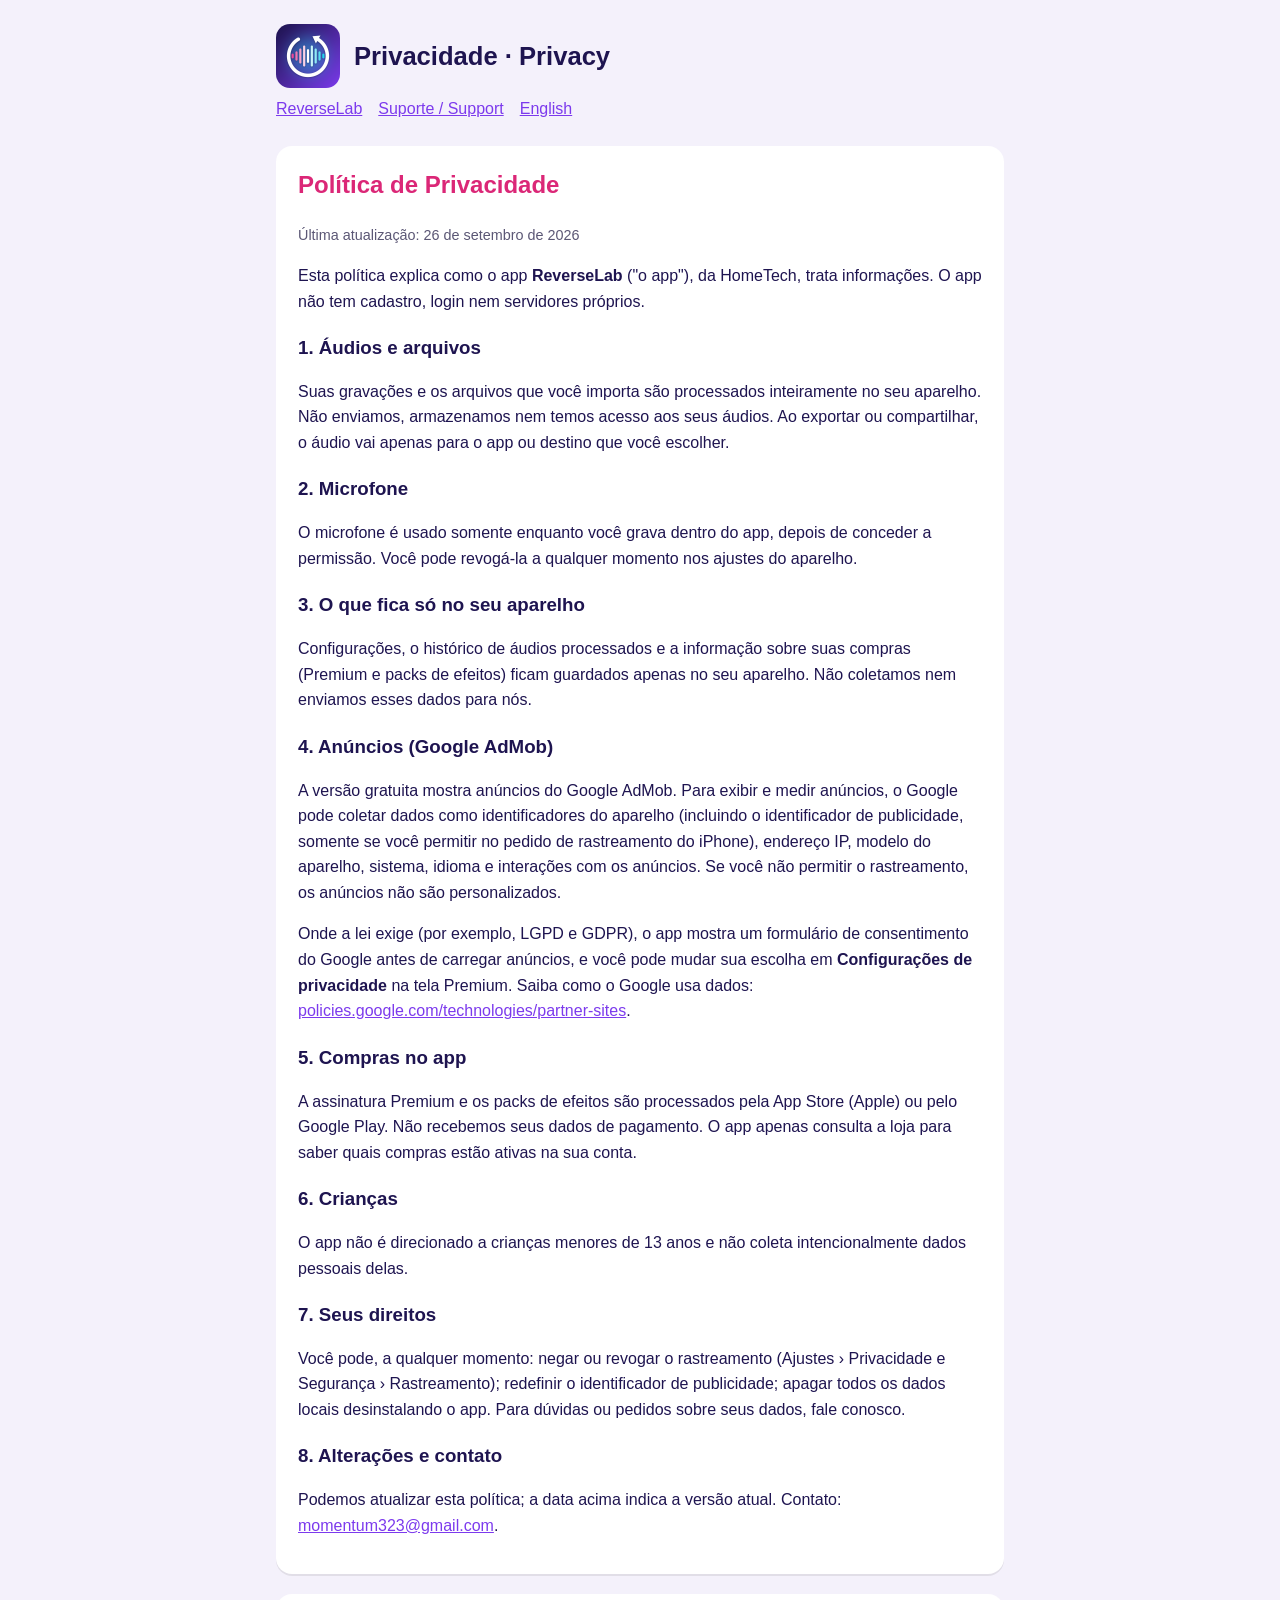
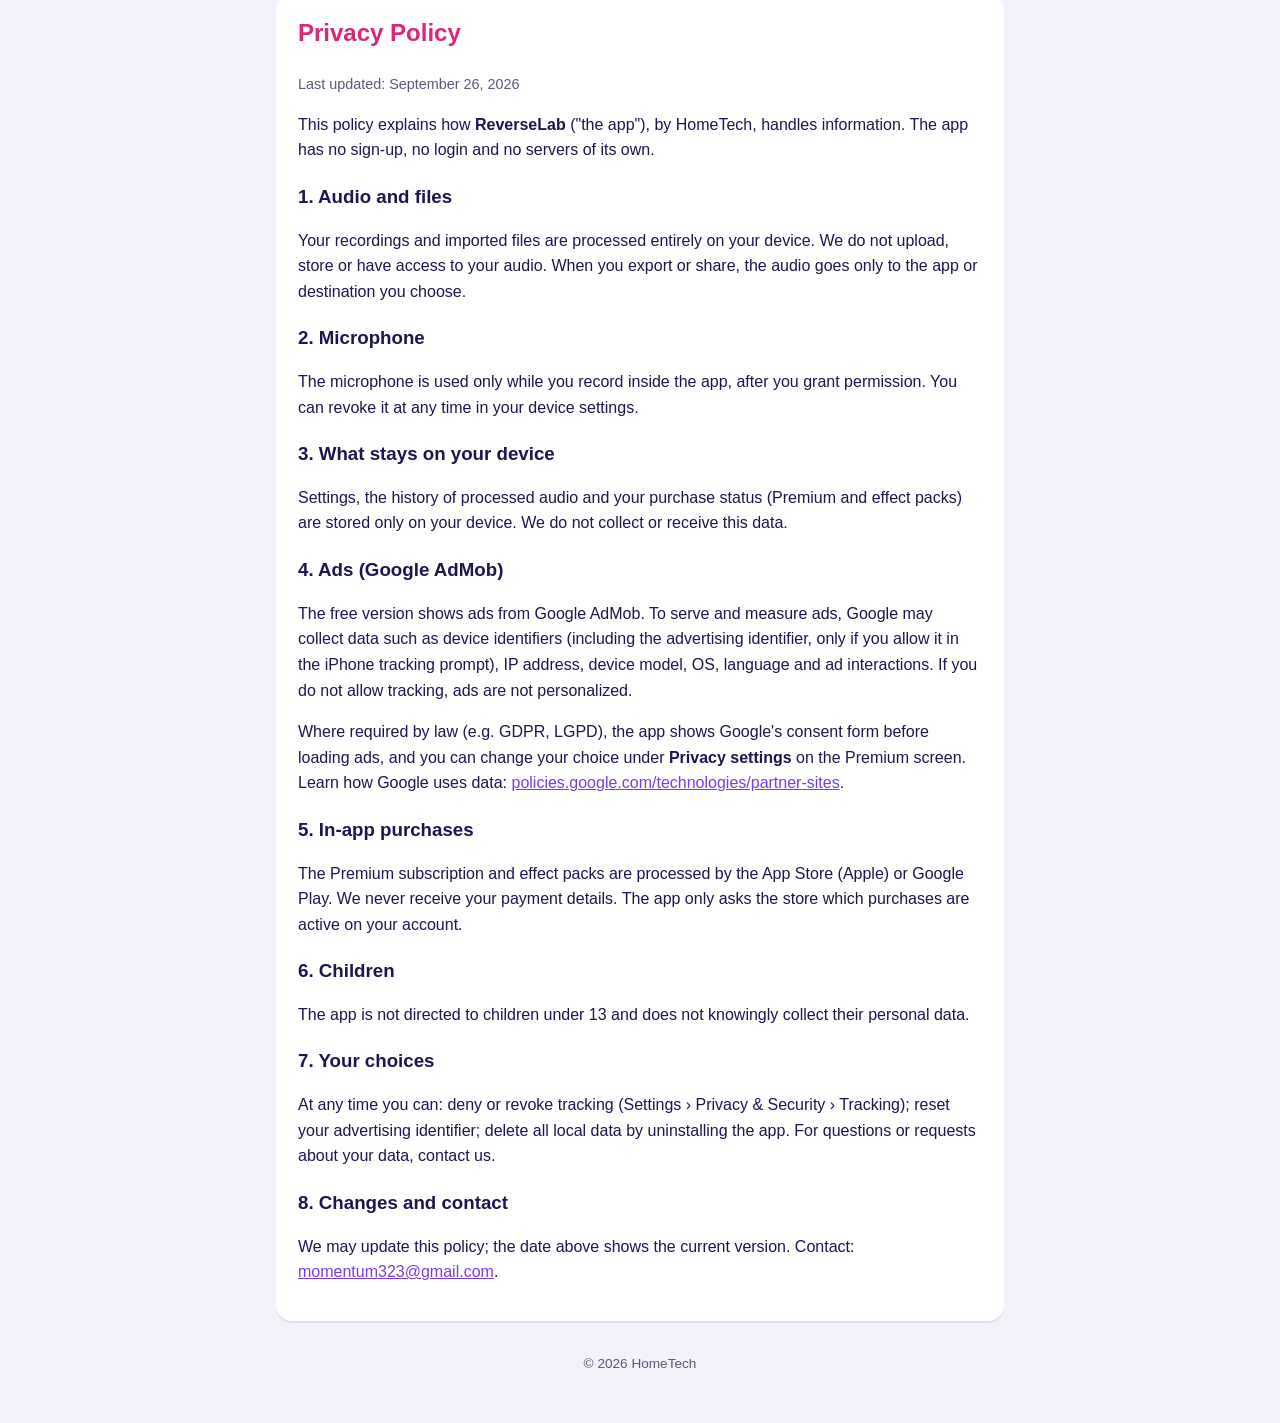
==== privacy.html @ 507886de "ReverseLab site: home, support and privacy policy" ====
<!doctype html>
<html lang="pt-BR"><head><meta charset="utf-8"><meta name="viewport" content="width=device-width,initial-scale=1">
<title>ReverseLab Privacidade</title><link rel="icon" href="icon.png"><link rel="stylesheet" href="style.css"></head>
<body><main>
<header><img src="icon.png" alt="ReverseLab"><h1>Privacidade · Privacy</h1></header>
<nav><a href="index.html">ReverseLab</a><a href="support.html">Suporte / Support</a><a href="#en">English</a></nav>

<div class="card"><h2>Política de Privacidade</h2>
<p class="muted">Última atualização: 26 de setembro de 2026</p>
<p>Esta política explica como o app <b>ReverseLab</b> ("o app"), da HomeTech, trata informações. O app não tem cadastro, login nem servidores próprios.</p>

<h3>1. Áudios e arquivos</h3>
<p>Suas gravações e os arquivos que você importa são processados inteiramente no seu aparelho. Não enviamos, armazenamos nem temos acesso aos seus áudios. Ao exportar ou compartilhar, o áudio vai apenas para o app ou destino que você escolher.</p>

<h3>2. Microfone</h3>
<p>O microfone é usado somente enquanto você grava dentro do app, depois de conceder a permissão. Você pode revogá-la a qualquer momento nos ajustes do aparelho.</p>

<h3>3. O que fica só no seu aparelho</h3>
<p>Configurações, o histórico de áudios processados e a informação sobre suas compras (Premium e packs de efeitos) ficam guardados apenas no seu aparelho. Não coletamos nem enviamos esses dados para nós.</p>

<h3>4. Anúncios (Google AdMob)</h3>
<p>A versão gratuita mostra anúncios do Google AdMob. Para exibir e medir anúncios, o Google pode coletar dados como identificadores do aparelho (incluindo o identificador de publicidade, somente se você permitir no pedido de rastreamento do iPhone), endereço IP, modelo do aparelho, sistema, idioma e interações com os anúncios. Se você não permitir o rastreamento, os anúncios não são personalizados.</p>
<p>Onde a lei exige (por exemplo, LGPD e GDPR), o app mostra um formulário de consentimento do Google antes de carregar anúncios, e você pode mudar sua escolha em <b>Configurações de privacidade</b> na tela Premium. Saiba como o Google usa dados: <a href="https://policies.google.com/technologies/partner-sites">policies.google.com/technologies/partner-sites</a>.</p>

<h3>5. Compras no app</h3>
<p>A assinatura Premium e os packs de efeitos são processados pela App Store (Apple) ou pelo Google Play. Não recebemos seus dados de pagamento. O app apenas consulta a loja para saber quais compras estão ativas na sua conta.</p>

<h3>6. Crianças</h3>
<p>O app não é direcionado a crianças menores de 13 anos e não coleta intencionalmente dados pessoais delas.</p>

<h3>7. Seus direitos</h3>
<p>Você pode, a qualquer momento: negar ou revogar o rastreamento (Ajustes › Privacidade e Segurança › Rastreamento); redefinir o identificador de publicidade; apagar todos os dados locais desinstalando o app. Para dúvidas ou pedidos sobre seus dados, fale conosco.</p>

<h3>8. Alterações e contato</h3>
<p>Podemos atualizar esta política; a data acima indica a versão atual. Contato: <a href="mailto:momentum323@gmail.com">momentum323@gmail.com</a>.</p>
</div>

<div class="card" id="en"><h2>Privacy Policy</h2>
<p class="muted">Last updated: September 26, 2026</p>
<p>This policy explains how <b>ReverseLab</b> ("the app"), by HomeTech, handles information. The app has no sign-up, no login and no servers of its own.</p>

<h3>1. Audio and files</h3>
<p>Your recordings and imported files are processed entirely on your device. We do not upload, store or have access to your audio. When you export or share, the audio goes only to the app or destination you choose.</p>

<h3>2. Microphone</h3>
<p>The microphone is used only while you record inside the app, after you grant permission. You can revoke it at any time in your device settings.</p>

<h3>3. What stays on your device</h3>
<p>Settings, the history of processed audio and your purchase status (Premium and effect packs) are stored only on your device. We do not collect or receive this data.</p>

<h3>4. Ads (Google AdMob)</h3>
<p>The free version shows ads from Google AdMob. To serve and measure ads, Google may collect data such as device identifiers (including the advertising identifier, only if you allow it in the iPhone tracking prompt), IP address, device model, OS, language and ad interactions. If you do not allow tracking, ads are not personalized.</p>
<p>Where required by law (e.g. GDPR, LGPD), the app shows Google's consent form before loading ads, and you can change your choice under <b>Privacy settings</b> on the Premium screen. Learn how Google uses data: <a href="https://policies.google.com/technologies/partner-sites">policies.google.com/technologies/partner-sites</a>.</p>

<h3>5. In-app purchases</h3>
<p>The Premium subscription and effect packs are processed by the App Store (Apple) or Google Play. We never receive your payment details. The app only asks the store which purchases are active on your account.</p>

<h3>6. Children</h3>
<p>The app is not directed to children under 13 and does not knowingly collect their personal data.</p>

<h3>7. Your choices</h3>
<p>At any time you can: deny or revoke tracking (Settings › Privacy &amp; Security › Tracking); reset your advertising identifier; delete all local data by uninstalling the app. For questions or requests about your data, contact us.</p>

<h3>8. Changes and contact</h3>
<p>We may update this policy; the date above shows the current version. Contact: <a href="mailto:momentum323@gmail.com">momentum323@gmail.com</a>.</p>
</div>
<footer>© 2026 HomeTech</footer>
</main></body></html>
---- style.css ----
:root{--bg:#f4f1fb;--card:#ffffff;--text:#1e1450;--muted:#5b5775;--accent:#7c3aed;--head:#db2777}
@media (prefers-color-scheme:dark){:root{--bg:#0e0b1a;--card:#1a1530;--text:#f2efff;--muted:#a9a3c7;--accent:#b69cff;--head:#22d3ee}}
*{box-sizing:border-box}
body{margin:0;background:var(--bg);color:var(--text);font:16px/1.6 -apple-system,BlinkMacSystemFont,"Segoe UI",Roboto,sans-serif}
main{max-width:760px;margin:0 auto;padding:24px 16px 48px}
header{display:flex;align-items:center;gap:14px;margin-bottom:8px}
header img{width:64px;height:64px;border-radius:14px}
header h1{margin:0;font-size:1.6rem}
nav{margin:8px 0 24px;display:flex;gap:16px;flex-wrap:wrap}
a{color:var(--accent)}
.card{background:var(--card);border-radius:16px;padding:20px 22px;margin-bottom:20px;box-shadow:0 2px 0 rgba(0,0,0,.08)}
h2{margin-top:0;color:var(--head)}
h3{margin-bottom:4px}
.muted{color:var(--muted);font-size:.9rem}
footer{text-align:center;color:var(--muted);font-size:.85rem;margin-top:32px}
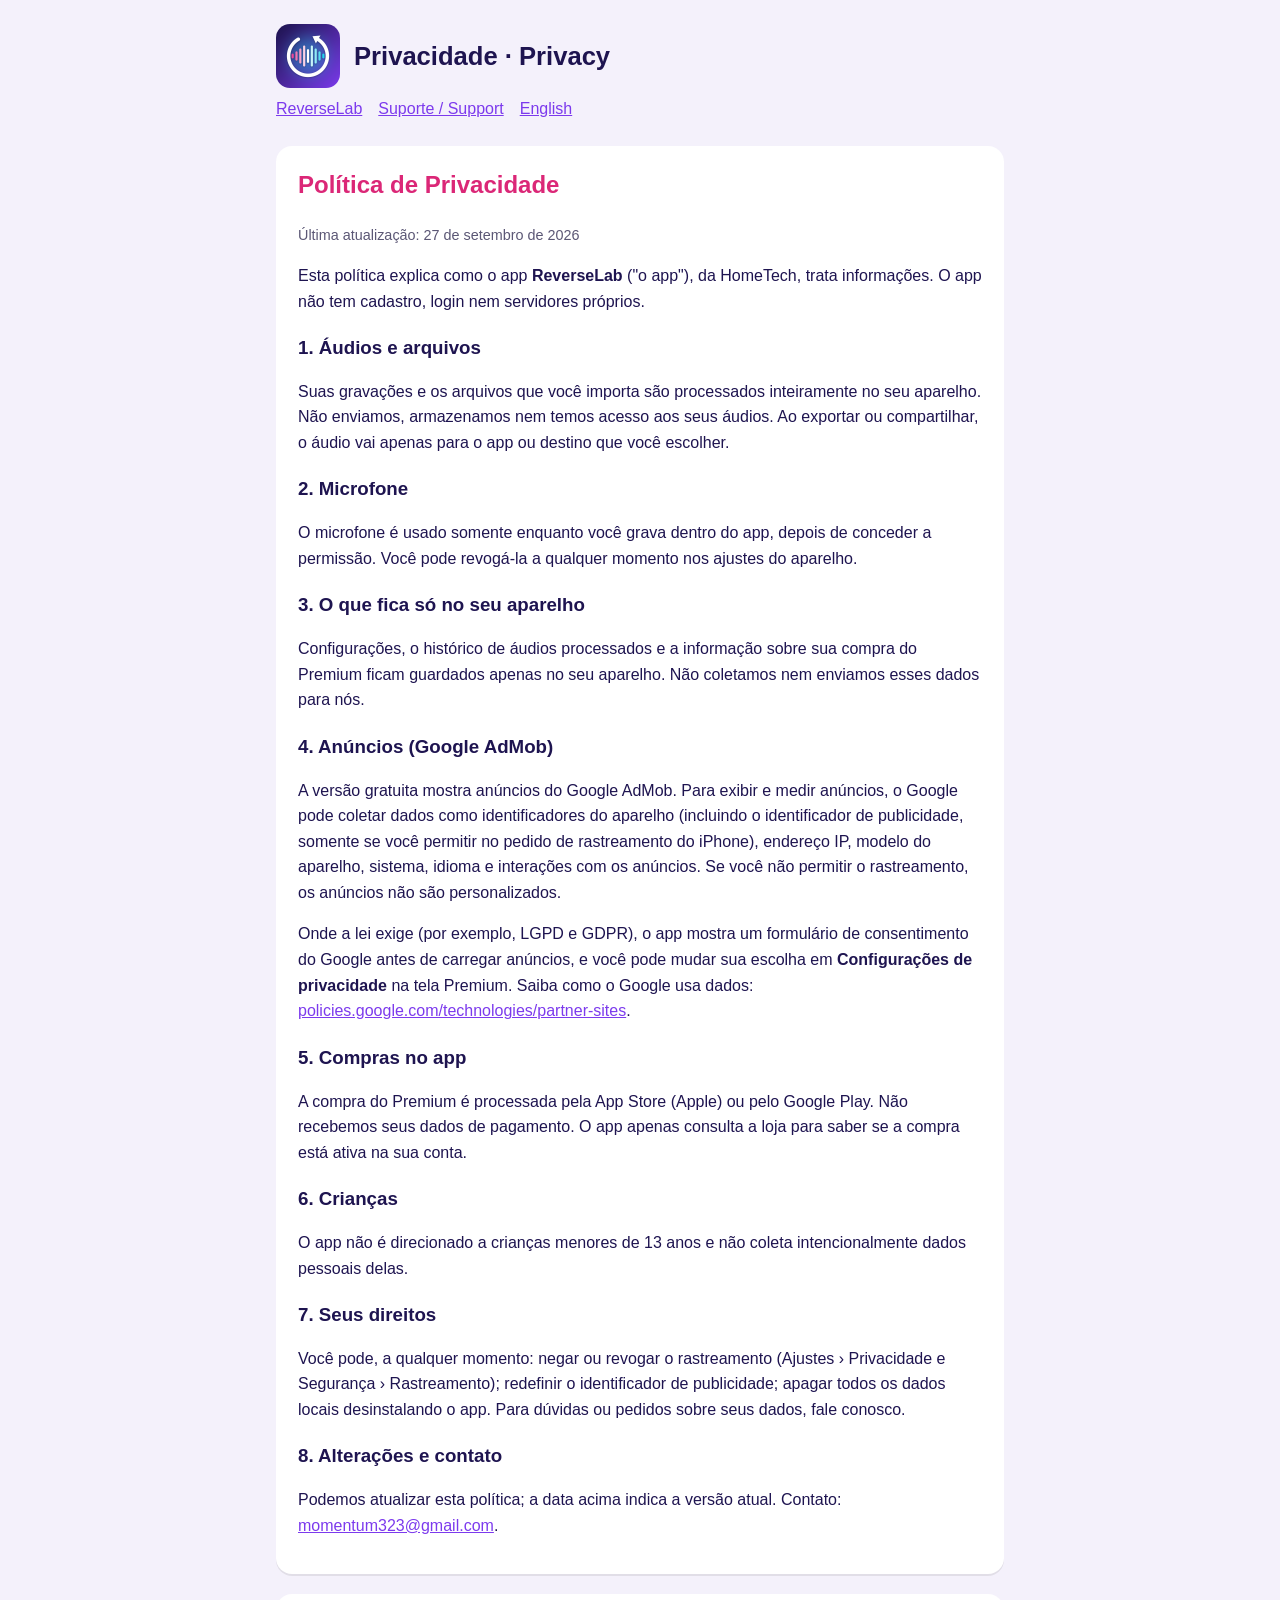
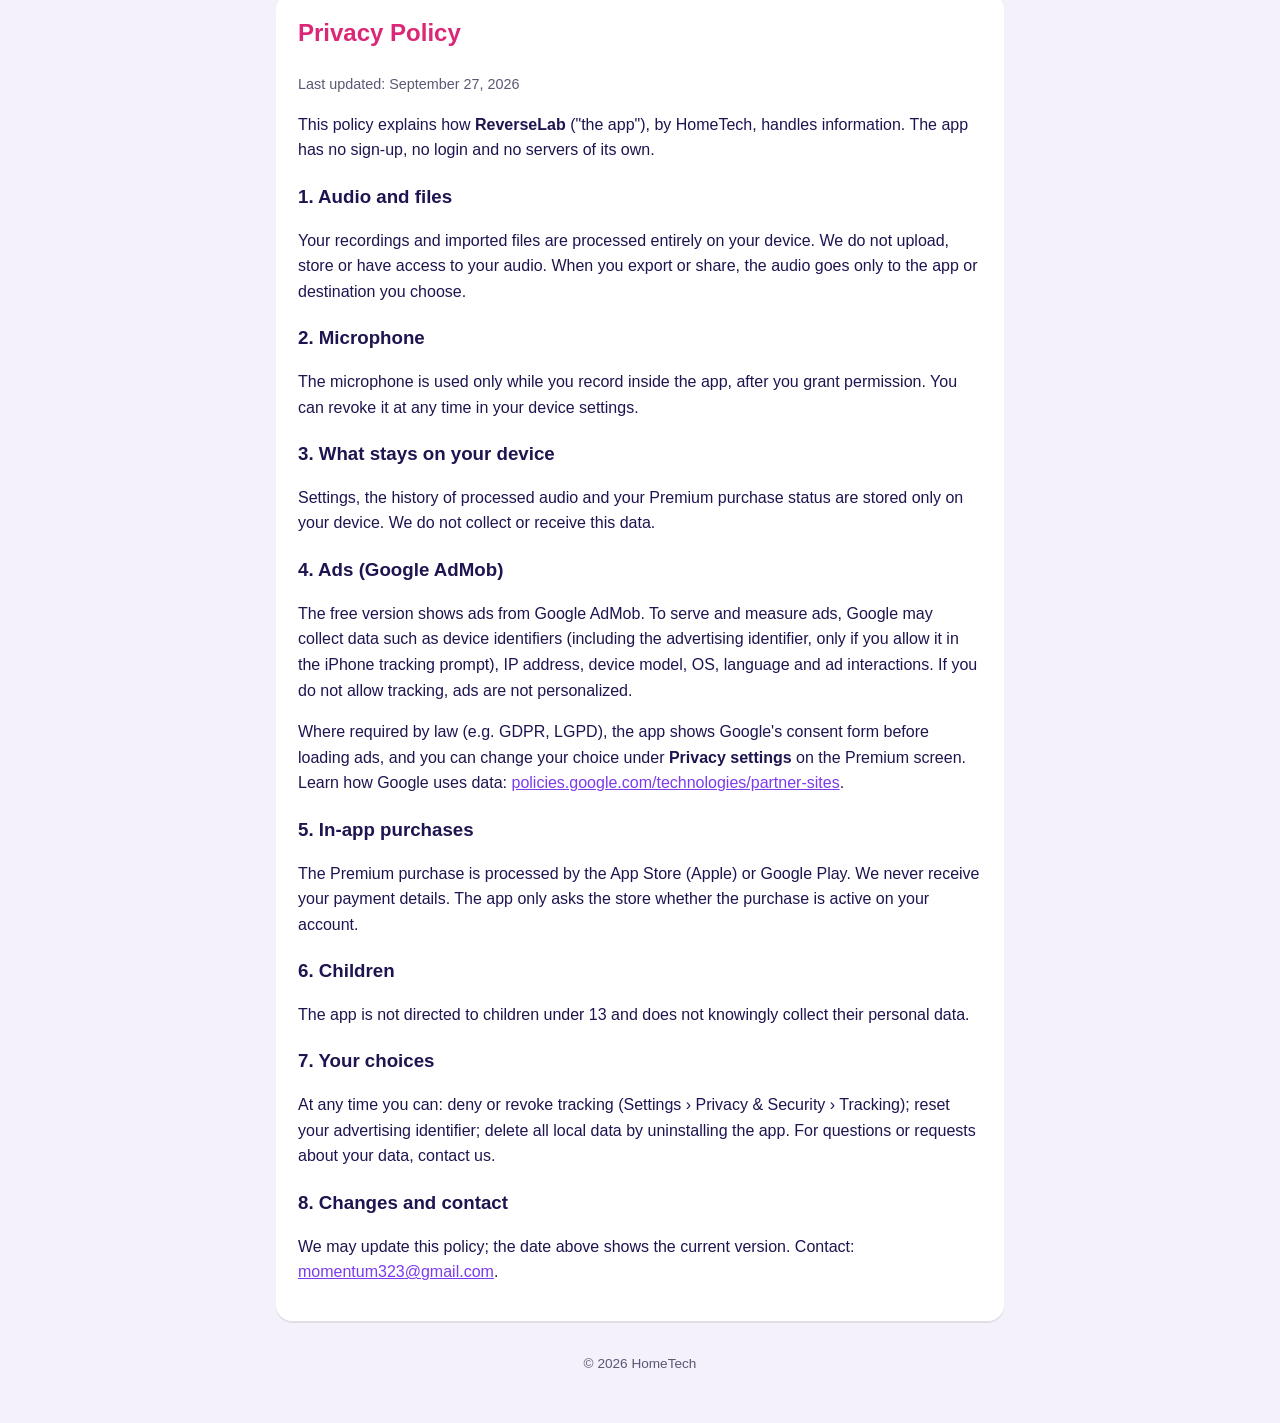
==== commit 43d4f3f0: "Premium is now a one-time purchase; free limit 20s" ====
--- a/privacy.html
+++ b/privacy.html
@@ -6,7 +6,7 @@
 <nav><a href="index.html">ReverseLab</a><a href="support.html">Suporte / Support</a><a href="#en">English</a></nav>
 
 <div class="card"><h2>Política de Privacidade</h2>
-<p class="muted">Última atualização: 26 de setembro de 2026</p>
+<p class="muted">Última atualização: 27 de setembro de 2026</p>
 <p>Esta política explica como o app <b>ReverseLab</b> ("o app"), da HomeTech, trata informações. O app não tem cadastro, login nem servidores próprios.</p>
 
 <h3>1. Áudios e arquivos</h3>
@@ -16,14 +16,14 @@
 <p>O microfone é usado somente enquanto você grava dentro do app, depois de conceder a permissão. Você pode revogá-la a qualquer momento nos ajustes do aparelho.</p>
 
 <h3>3. O que fica só no seu aparelho</h3>
-<p>Configurações, o histórico de áudios processados e a informação sobre suas compras (Premium e packs de efeitos) ficam guardados apenas no seu aparelho. Não coletamos nem enviamos esses dados para nós.</p>
+<p>Configurações, o histórico de áudios processados e a informação sobre sua compra do Premium ficam guardados apenas no seu aparelho. Não coletamos nem enviamos esses dados para nós.</p>
 
 <h3>4. Anúncios (Google AdMob)</h3>
 <p>A versão gratuita mostra anúncios do Google AdMob. Para exibir e medir anúncios, o Google pode coletar dados como identificadores do aparelho (incluindo o identificador de publicidade, somente se você permitir no pedido de rastreamento do iPhone), endereço IP, modelo do aparelho, sistema, idioma e interações com os anúncios. Se você não permitir o rastreamento, os anúncios não são personalizados.</p>
 <p>Onde a lei exige (por exemplo, LGPD e GDPR), o app mostra um formulário de consentimento do Google antes de carregar anúncios, e você pode mudar sua escolha em <b>Configurações de privacidade</b> na tela Premium. Saiba como o Google usa dados: <a href="https://policies.google.com/technologies/partner-sites">policies.google.com/technologies/partner-sites</a>.</p>
 
 <h3>5. Compras no app</h3>
-<p>A assinatura Premium e os packs de efeitos são processados pela App Store (Apple) ou pelo Google Play. Não recebemos seus dados de pagamento. O app apenas consulta a loja para saber quais compras estão ativas na sua conta.</p>
+<p>A compra do Premium é processada pela App Store (Apple) ou pelo Google Play. Não recebemos seus dados de pagamento. O app apenas consulta a loja para saber se a compra está ativa na sua conta.</p>
 
 <h3>6. Crianças</h3>
 <p>O app não é direcionado a crianças menores de 13 anos e não coleta intencionalmente dados pessoais delas.</p>
@@ -36,7 +36,7 @@
 </div>
 
 <div class="card" id="en"><h2>Privacy Policy</h2>
-<p class="muted">Last updated: September 26, 2026</p>
+<p class="muted">Last updated: September 27, 2026</p>
 <p>This policy explains how <b>ReverseLab</b> ("the app"), by HomeTech, handles information. The app has no sign-up, no login and no servers of its own.</p>
 
 <h3>1. Audio and files</h3>
@@ -46,14 +46,14 @@
 <p>The microphone is used only while you record inside the app, after you grant permission. You can revoke it at any time in your device settings.</p>
 
 <h3>3. What stays on your device</h3>
-<p>Settings, the history of processed audio and your purchase status (Premium and effect packs) are stored only on your device. We do not collect or receive this data.</p>
+<p>Settings, the history of processed audio and your Premium purchase status are stored only on your device. We do not collect or receive this data.</p>
 
 <h3>4. Ads (Google AdMob)</h3>
 <p>The free version shows ads from Google AdMob. To serve and measure ads, Google may collect data such as device identifiers (including the advertising identifier, only if you allow it in the iPhone tracking prompt), IP address, device model, OS, language and ad interactions. If you do not allow tracking, ads are not personalized.</p>
 <p>Where required by law (e.g. GDPR, LGPD), the app shows Google's consent form before loading ads, and you can change your choice under <b>Privacy settings</b> on the Premium screen. Learn how Google uses data: <a href="https://policies.google.com/technologies/partner-sites">policies.google.com/technologies/partner-sites</a>.</p>
 
 <h3>5. In-app purchases</h3>
-<p>The Premium subscription and effect packs are processed by the App Store (Apple) or Google Play. We never receive your payment details. The app only asks the store which purchases are active on your account.</p>
+<p>The Premium purchase is processed by the App Store (Apple) or Google Play. We never receive your payment details. The app only asks the store whether the purchase is active on your account.</p>
 
 <h3>6. Children</h3>
 <p>The app is not directed to children under 13 and does not knowingly collect their personal data.</p>
